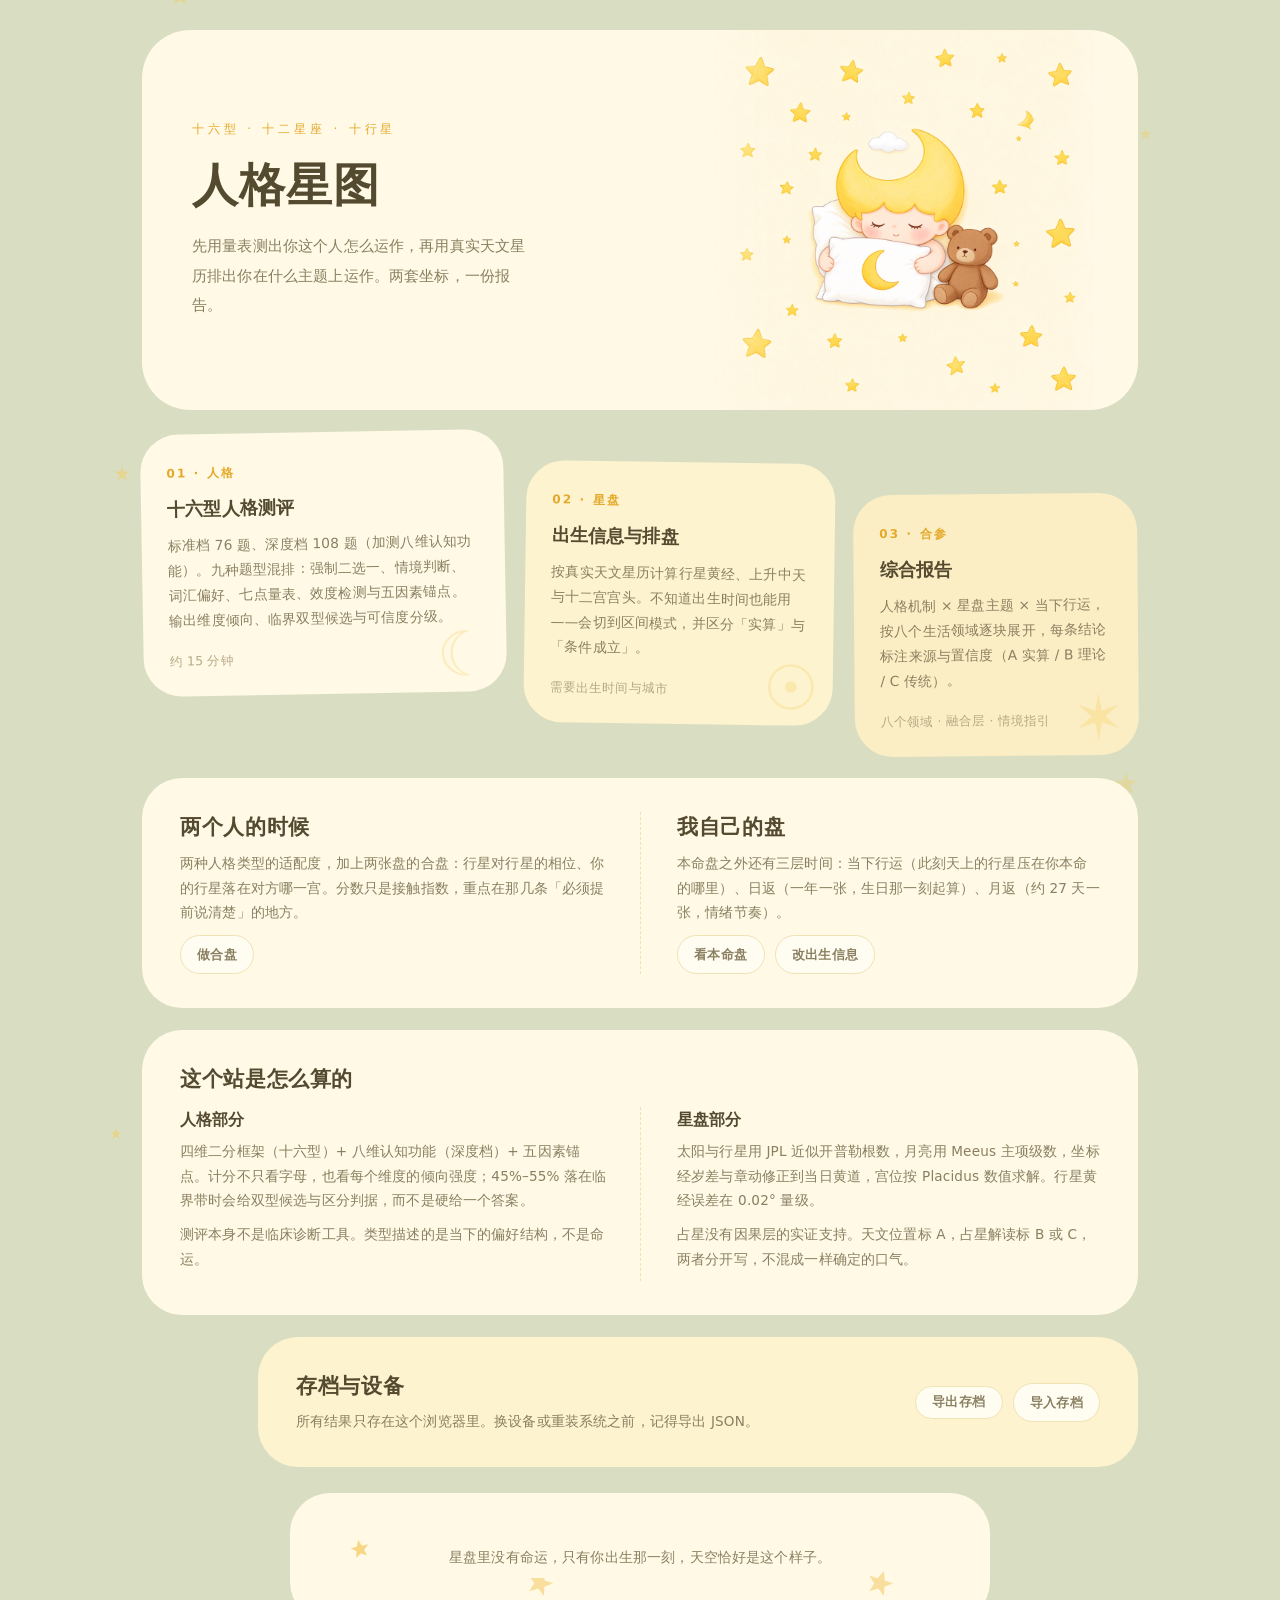
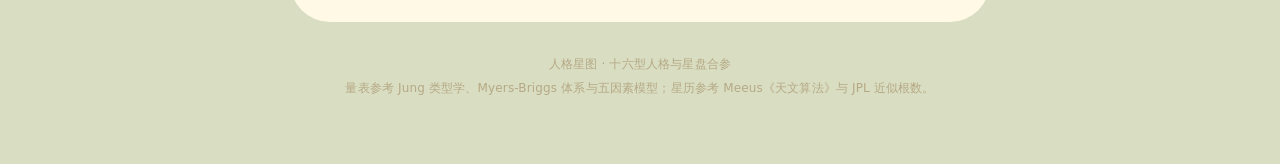
==== index.html @ 463d30e0 "unpack-site: commit site files" ====
<!DOCTYPE html>
<html lang="zh-CN">
<head>
<meta charset="utf-8">
<meta name="viewport" content="width=device-width, initial-scale=1, viewport-fit=cover">
<title>人格星图 · 十六型人格与星盘合参</title>
<meta name="description" content="专业量表测十六型人格与认知功能，真实天文星历排本命盘，两套坐标合参出深度报告。">
<link rel="stylesheet" href="css/theme.css">
<link rel="icon" href="data:image/svg+xml,<svg xmlns=%22http://www.w3.org/2000/svg%22 viewBox=%220 0 100 100%22><text y=%22.9em%22 font-size=%2290%22>☾</text></svg>">
</head>
<body>
<div class="page">

  <div class="deco" aria-hidden="true">
    <i style="top:-14px;left:50px;width:20px;height:20px;opacity:.45"></i>
    <i style="top:128px;right:8px;width:13px;height:13px;opacity:.35"></i>
    <i style="top:466px;left:-6px;width:16px;height:16px;opacity:.4"></i>
    <i style="top:772px;right:22px;width:24px;height:24px;opacity:.28"></i>
    <i style="top:1128px;left:-10px;width:12px;height:12px;opacity:.45"></i>
    <i style="top:1392px;right:46px;width:17px;height:17px;opacity:.32"></i>
  </div>

  <div class="hero">
    <div class="hero__text">
      <p class="hero__kicker">十六型 · 十二星座 · 十行星</p>
      <h1>人格星图</h1>
      <p class="hero__sub">先用量表测出你这个人怎么运作，再用真实天文星历排出你在什么主题上运作。两套坐标，一份报告。</p>
    </div>
    <div class="hero__art">
      <img src="assets/mascot.png" alt="抱着月亮枕头睡觉的小人">
    </div>
  </div>

  <div class="entries" style="margin-top:22px">

    <a class="entry" href="pages/test.html">
      <div class="entry__no">01 · 人格</div>
      <div class="entry__title">十六型人格测评</div>
      <div class="entry__desc">标准档 76 题、深度档 108 题（加测八维认知功能）。九种题型混排：强制二选一、情境判断、词汇偏好、七点量表、效度检测与五因素锚点。输出维度倾向、临界双型候选与可信度分级。</div>
      <div class="entry__state" id="state-test">约 15 分钟</div>
      <span class="entry__glyph" aria-hidden="true">☾</span>
    </a>

    <a class="entry" href="pages/birth.html">
      <div class="entry__no">02 · 星盘</div>
      <div class="entry__title">出生信息与排盘</div>
      <div class="entry__desc">按真实天文星历计算行星黄经、上升中天与十二宫宫头。不知道出生时间也能用——会切到区间模式，并区分「实算」与「条件成立」。</div>
      <div class="entry__state" id="state-birth">需要出生时间与城市</div>
      <span class="entry__glyph" aria-hidden="true">☉</span>
    </a>

    <a class="entry" href="pages/report.html">
      <div class="entry__no">03 · 合参</div>
      <div class="entry__title">综合报告</div>
      <div class="entry__desc">人格机制 × 星盘主题 × 当下行运，按八个生活领域逐块展开，每条结论标注来源与置信度（A 实算 / B 理论 / C 传统）。</div>
      <div class="entry__state" id="state-report">八个领域 · 融合层 · 情境指引</div>
      <span class="entry__glyph" aria-hidden="true">✶</span>
    </a>

  </div>

  <div class="card card--split" style="margin-top:22px">
    <div class="grid2">
      <div>
        <h2 style="margin-bottom:8px">两个人的时候</h2>
        <p class="small">两种人格类型的适配度，加上两张盘的合盘：行星对行星的相位、你的行星落在对方哪一宫。分数只是接触指数，重点在那几条「必须提前说清楚」的地方。</p>
        <a class="btn btn--ghost btn--small" href="pages/match.html">做合盘</a>
      </div>
      <div>
        <h2 style="margin-bottom:8px">我自己的盘</h2>
        <p class="small">本命盘之外还有三层时间：当下行运（此刻天上的行星压在你本命的哪里）、日返（一年一张，生日那一刻起算）、月返（约 27 天一张，情绪节奏）。</p>
        <div class="row">
          <a class="btn btn--ghost btn--small" href="pages/natal.html">看本命盘</a>
          <a class="btn btn--ghost btn--small" href="pages/birth.html">改出生信息</a>
        </div>
      </div>
    </div>
  </div>

  <div class="card card--split" style="margin-top:22px">
    <h2>这个站是怎么算的</h2>
    <div class="grid2">
      <div>
        <h3 style="margin-top:0">人格部分</h3>
        <p class="small">四维二分框架（十六型）+ 八维认知功能（深度档）+ 五因素锚点。计分不只看字母，也看每个维度的倾向强度；45%–55% 落在临界带时会给双型候选与区分判据，而不是硬给一个答案。</p>
        <p class="small">测评本身不是临床诊断工具。类型描述的是当下的偏好结构，不是命运。</p>
      </div>
      <div>
        <h3 style="margin-top:0">星盘部分</h3>
        <p class="small">太阳与行星用 JPL 近似开普勒根数，月亮用 Meeus 主项级数，坐标经岁差与章动修正到当日黄道，宫位按 Placidus 数值求解。行星黄经误差在 0.02° 量级。</p>
        <p class="small">占星没有因果层的实证支持。天文位置标 A，占星解读标 B 或 C，两者分开写，不混成一样确定的口气。</p>
      </div>
    </div>
  </div>

  <div class="card card--warm card--save">
    <div class="between">
      <div>
        <h2 style="margin-bottom:6px">存档与设备</h2>
        <p class="small" style="margin:0">所有结果只存在这个浏览器里。换设备或重装系统之前，记得导出 JSON。</p>
      </div>
      <div class="row">
        <button class="btn btn--ghost btn--small" id="btn-export">导出存档</button>
        <label class="btn btn--ghost btn--small" for="file-import" style="margin:0">导入存档</label>
        <input type="file" id="file-import" accept=".json" hidden>
      </div>
    </div>
  </div>

  <div class="card card--stars strip center" style="padding:44px 38px">
    <p style="display:inline-block;margin:0;padding:8px 26px;border-radius:var(--radius-pill);background:var(--card);color:var(--ink-soft);font-size:13.5px">星盘里没有命运，只有你出生那一刻，天空恰好是这个样子。</p>
  </div>

  <div class="foot">
    人格星图 · 十六型人格与星盘合参<br>
    量表参考 Jung 类型学、Myers-Briggs 体系与五因素模型；星历参考 Meeus《天文算法》与 JPL 近似根数。
  </div>
</div>

<script src="js/core/storage.js"></script>
<script>
(function () {
  const st = Store.load();

  if (st.mbti && st.mbti.result) {
    const r = st.mbti.result;
    document.getElementById('state-test').innerHTML =
      `<span class="pill pill--green">已完成 · ${r.code}</span>`;
  }
  if (st.birth) {
    const b = st.birth;
    document.getElementById('state-birth').innerHTML =
      `<span class="pill pill--green">已录入 · ${b.y}-${String(b.m).padStart(2, '0')}-${String(b.d).padStart(2, '0')}${b.timeUnknown ? '（时间未知）' : ''}</span>`;
  }

  if (st.mbti && st.mbti.result && st.birth) {
    document.getElementById('state-report').innerHTML = '<span class="pill pill--green">报告已可生成</span>';
  } else if (st.mbti && st.mbti.result) {
    document.getElementById('state-report').innerHTML = '<span class="pill pill--rose">还差出生信息</span>';
  } else if (st.birth) {
    document.getElementById('state-report').innerHTML = '<span class="pill pill--rose">还差人格测评</span>';
  }

  document.getElementById('btn-export').addEventListener('click', function () {
    const blob = new Blob([Store.exportJSON()], { type: 'application/json' });
    const a = document.createElement('a');
    a.href = URL.createObjectURL(blob);
    a.download = 'persona-chart-存档.json';
    a.click();
    setTimeout(() => URL.revokeObjectURL(a.href), 1000);
  });

  document.getElementById('file-import').addEventListener('change', function (e) {
    const f = e.target.files[0];
    if (!f) return;
    const fr = new FileReader();
    fr.onload = function () {
      try {
        Store.importJSON(String(fr.result));
        location.reload();
      } catch (err) {
        alert('导入失败：' + err.message);
      }
    };
    fr.readAsText(f);
  });
})();
</script>
</body>
</html>
---- css/theme.css ----
/* 人格星图 · 主题
   基调取自参考图：浅豆绿作底，奶油黄作面，大圆角、平涂、无阴影，
   金黄色小星星作唯一装饰母题。所有颜色只在这里改。 */

:root {
  --bg: #d9ddc1;          /* 外围浅豆绿 */
  --bg-deep: #cfd4b2;
  --card: #fff9e6;        /* 奶油黄卡片，与插画底同色 */
  --card-warm: #fdf3cf;
  --card-inset: #fbeec4;
  --gold: #f5c84a;
  --gold-deep: #e4a92a;
  --gold-soft: #fbe3a0;
  --gold-pale: #fdf2c6;
  --ink: #544a30;
  --ink-soft: #8a7f60;
  --ink-faint: #b5a986;
  --line: #f1e2b6;
  --line-soft: #f7ecd2;
  --green: #8f9d6f;
  --green-soft: #e6ebd3;
  --rose: #e5a58f;
  --rose-soft: #fbe4dc;
  --radius: 40px;
  --radius-sm: 24px;
  --radius-pill: 999px;

  /* 星星母题：两层不同尺寸的平铺，避免重复感；单颗 6–22px，不压文字 */
  --stars-a: url("data:image/svg+xml,%3Csvg xmlns='http://www.w3.org/2000/svg' width='340' height='340' viewBox='0 0 340 340'%3E%3Cg fill='%23f2c045'%3E%3Cpath transform='translate(64,52) rotate(-12) scale(0.65)' opacity='.6' d='M0 -14 L4.1 -4.3 L14 -4.3 L6 2.4 L8.6 12.5 L0 6.5 L-8.6 12.5 L-6 2.4 L-14 -4.3 L-4.1 -4.3 Z'/%3E%3Cpath transform='translate(244,86) rotate(18) scale(0.9)' opacity='.45' d='M0 -14 L4.1 -4.3 L14 -4.3 L6 2.4 L8.6 12.5 L0 6.5 L-8.6 12.5 L-6 2.4 L-14 -4.3 L-4.1 -4.3 Z'/%3E%3Cpath transform='translate(150,246) rotate(8) scale(0.5)' opacity='.65' d='M0 -14 L4.1 -4.3 L14 -4.3 L6 2.4 L8.6 12.5 L0 6.5 L-8.6 12.5 L-6 2.4 L-14 -4.3 L-4.1 -4.3 Z'/%3E%3Cpath transform='translate(292,272) rotate(-20) scale(0.4)' opacity='.45' d='M0 -14 L4.1 -4.3 L14 -4.3 L6 2.4 L8.6 12.5 L0 6.5 L-8.6 12.5 L-6 2.4 L-14 -4.3 L-4.1 -4.3 Z'/%3E%3Cpath transform='translate(34,304) rotate(24) scale(0.34)' opacity='.5' d='M0 -14 L4.1 -4.3 L14 -4.3 L6 2.4 L8.6 12.5 L0 6.5 L-8.6 12.5 L-6 2.4 L-14 -4.3 L-4.1 -4.3 Z'/%3E%3C/g%3E%3C/svg%3E");
  --stars-b: url("data:image/svg+xml,%3Csvg xmlns='http://www.w3.org/2000/svg' width='480' height='480' viewBox='0 0 480 480'%3E%3Cg fill='%23f2c045'%3E%3Cpath transform='translate(120,104) rotate(-8) scale(0.72)' opacity='.5' d='M0 -14 L4.1 -4.3 L14 -4.3 L6 2.4 L8.6 12.5 L0 6.5 L-8.6 12.5 L-6 2.4 L-14 -4.3 L-4.1 -4.3 Z'/%3E%3Cpath transform='translate(364,64) rotate(22) scale(0.42)' opacity='.4' d='M0 -14 L4.1 -4.3 L14 -4.3 L6 2.4 L8.6 12.5 L0 6.5 L-8.6 12.5 L-6 2.4 L-14 -4.3 L-4.1 -4.3 Z'/%3E%3Cpath transform='translate(222,306) rotate(6) scale(0.58)' opacity='.55' d='M0 -14 L4.1 -4.3 L14 -4.3 L6 2.4 L8.6 12.5 L0 6.5 L-8.6 12.5 L-6 2.4 L-14 -4.3 L-4.1 -4.3 Z'/%3E%3Cpath transform='translate(432,338) rotate(-16) scale(0.36)' opacity='.4' d='M0 -14 L4.1 -4.3 L14 -4.3 L6 2.4 L8.6 12.5 L0 6.5 L-8.6 12.5 L-6 2.4 L-14 -4.3 L-4.1 -4.3 Z'/%3E%3Cpath transform='translate(64,392) rotate(14) scale(0.5)' opacity='.45' d='M0 -14 L4.1 -4.3 L14 -4.3 L6 2.4 L8.6 12.5 L0 6.5 L-8.6 12.5 L-6 2.4 L-14 -4.3 L-4.1 -4.3 Z'/%3E%3Cpath transform='translate(300,196) rotate(-24) scale(0.28)' opacity='.35' d='M0 -14 L4.1 -4.3 L14 -4.3 L6 2.4 L8.6 12.5 L0 6.5 L-8.6 12.5 L-6 2.4 L-14 -4.3 L-4.1 -4.3 Z'/%3E%3C/g%3E%3C/svg%3E");
}

* { box-sizing: border-box; }

html { -webkit-text-size-adjust: 100%; }

body {
  margin: 0;
  background: var(--bg);
  color: var(--ink);
  font-family: "PingFang SC", "Hiragino Sans GB", "Source Han Sans SC",
    "Microsoft YaHei", "Noto Sans CJK SC", system-ui, -apple-system, sans-serif;
  font-size: 15.2px;
  line-height: 1.85;
  letter-spacing: .01em;
  -webkit-font-smoothing: antialiased;
}

.page {
  position: relative;
  max-width: 1040px;
  margin: 0 auto;
  padding: 30px 22px 64px;
}
.page--narrow { max-width: 800px; }

/* ---------- 顶栏 ---------- */
.topbar {
  display: flex;
  align-items: center;
  gap: 14px;
  margin-bottom: 20px;
}
.topbar__back {
  display: inline-flex;
  align-items: center;
  gap: 6px;
  padding: 8px 16px;
  border-radius: var(--radius-pill);
  background: var(--card);
  color: var(--ink-soft);
  font-size: 13px;
  text-decoration: none;
  transition: color .16s ease, background .16s ease;
}
.topbar__back:hover { color: var(--ink); background: #fffdf0; }
.topbar__title { font-size: 16px; font-weight: 600; letter-spacing: .04em; }
.topbar__spacer { flex: 1; }

/* ---------- 卡片 ---------- */
.card {
  background: var(--card);
  border-radius: var(--radius);
  padding: 34px 38px;
  margin-bottom: 22px;
}
.card--warm { background: var(--card-warm); }
.card--inset { background: var(--card-inset); }
.card--moon { position: relative; overflow: hidden; }
.card--moon::after {
  content: "\263E\FE0E";
  position: absolute;
  top: 14px;
  right: 24px;
  font-family: "Segoe UI Symbol", "Noto Sans Symbols 2", serif;
  font-variant-emoji: text;
  font-size: 30px;
  line-height: 1;
  color: var(--gold);
  opacity: .62;
}
.card--stars {
  background-image: var(--stars-a), var(--stars-b);
  background-size: 340px 340px, 480px 480px;
  background-position: 6px 4px, 150px 70px;
}
/* 双栏用虚线分隔，像书页而不是表格 */
.card--split .grid2 { gap: 0; align-items: start; }
.card--split .grid2 > div:first-child { padding-right: 32px; }
.card--split .grid2 > div:last-child { padding-left: 36px; border-left: 1.5px dashed var(--line); }

/* 领域卡：角上一枚大号编号水印 */
.card--domain { position: relative; overflow: hidden; padding-bottom: 26px; }
.card--domain p.small.faint { padding-right: 62px; }
.domain__no {
  position: absolute;
  right: 12px;
  bottom: 0;
  font-size: 56px;
  font-weight: 700;
  line-height: 1.1;
  letter-spacing: -.02em;
  color: var(--gold);
  opacity: .16;
  pointer-events: none;
  font-variant-numeric: tabular-nums;
}

/* ---------- 文字 ---------- */
h1 { font-size: 32px; line-height: 1.35; font-weight: 700; margin: 0 0 12px; letter-spacing: .02em; }
h2 { font-size: 21px; line-height: 1.5; font-weight: 600; margin: 0 0 12px; letter-spacing: .03em; }
h3 { font-size: 16px; line-height: 1.6; font-weight: 600; margin: 22px 0 6px; color: var(--ink); }
p { margin: 0 0 10px; }
a { color: var(--gold-deep); }

small, .small { font-size: 13.6px; line-height: 1.8; color: var(--ink-soft); }
.muted { color: var(--ink-soft); }
.faint { color: var(--ink-faint); }
.center { text-align: center; }
.mono { font-variant-numeric: tabular-nums; letter-spacing: .02em; }

/* ---------- 首页 hero ---------- */
.hero {
  position: relative;
  display: grid;
  grid-template-columns: 1.06fr .94fr;
  padding: 0;
  background: var(--card);
  border-radius: 48px;
  overflow: hidden;
}
.hero__text { padding: 44px 24px 46px 50px; align-self: center; }
.hero__kicker {
  font-size: 12px;
  letter-spacing: .32em;
  color: var(--gold-deep);
  margin: 0 0 14px;
}
.hero__text h1 { font-size: 46px; margin-bottom: 16px; }
.hero__sub {
  color: var(--ink-soft);
  font-size: 15px;
  line-height: 1.95;
  margin: 0;
  max-width: 340px;
}
.hero__art { position: relative; min-height: 380px; }
.hero__art img {
  position: absolute;
  inset: 0;
  width: 100%;
  height: 100%;
  object-fit: contain;
  object-position: 50% 50%;
  /* 插画自带奶油底，左缘羽化，避免出现一条竖缝 */
  -webkit-mask-image: linear-gradient(to right, transparent 0, #000 22%);
  mask-image: linear-gradient(to right, transparent 0, #000 22%);
}

/* 页面外散落的星星，把卡片之间串起来 */
.deco { position: absolute; inset: 0; pointer-events: none; }
.deco i {
  position: absolute;
  display: block;
  background: var(--gold);
  clip-path: polygon(50% 0%, 61% 35%, 98% 35%, 68% 57%, 79% 91%, 50% 70%, 21% 91%, 32% 57%, 2% 35%, 39% 35%);
}

/* ---------- 入口卡：错落三张 ---------- */
.entries {
  display: grid;
  grid-template-columns: 1.15fr .98fr .9fr;
  gap: 20px;
  align-items: start;
  margin-top: 26px;
}
.entry {
  position: relative;
  display: block;
  overflow: hidden;
  background: var(--card);
  border-radius: 38px;
  padding: 28px 26px 24px;
  text-decoration: none;
  color: var(--ink);
  transform: rotate(-1deg);
  transition: transform .26s cubic-bezier(.2, .8, .3, 1), background .26s ease;
}
.entry:nth-child(2) { margin-top: 30px; background: var(--card-warm); transform: rotate(.8deg); }
.entry:nth-child(3) { margin-top: 62px; background: var(--card-inset); transform: rotate(-.5deg); }
.entry:hover { transform: translateY(-8px) rotate(0deg); }
.entry__no { font-size: 12px; color: var(--gold-deep); font-weight: 700; letter-spacing: .18em; }
.entry__title { font-size: 18px; font-weight: 650; margin: 8px 0 8px; }
.entry__desc { font-size: 13.8px; color: var(--ink-soft); line-height: 1.8; }
.entry__state { margin-top: 16px; font-size: 12.5px; color: var(--ink-faint); }
.entry__glyph {
  position: absolute;
  right: 14px;
  bottom: 6px;
  font-size: 62px;
  line-height: 1;
  color: var(--gold);
  opacity: .26;
  pointer-events: none;
}

/* ---------- 布局工具 ---------- */
.auto-grid { display: grid; grid-template-columns: repeat(auto-fill, minmax(240px, 1fr)); gap: 18px; }
.card, .hero, .entries { position: relative; z-index: 1; }
.strip { max-width: 700px; margin: 26px auto 0; }
.card--save { max-width: 880px; margin-left: auto; }
.grid2 { display: grid; grid-template-columns: 1fr 1fr; gap: 20px; }
.row { display: flex; align-items: center; gap: 10px; flex-wrap: wrap; }
.between { display: flex; align-items: center; justify-content: space-between; gap: 14px; flex-wrap: wrap; }

/* ---------- 按钮 ---------- */
.btn {
  display: inline-flex;
  align-items: center;
  justify-content: center;
  gap: 8px;
  padding: 12px 26px;
  border: none;
  border-radius: var(--radius-pill);
  background: var(--gold);
  color: #4b3f22;
  font-family: inherit;
  font-size: 14.5px;
  font-weight: 600;
  letter-spacing: .03em;
  cursor: pointer;
  text-decoration: none;
  transition: transform .16s ease, background .16s ease;
}
.btn:hover { transform: translateY(-2px); background: var(--gold-soft); }
.btn:disabled { opacity: .45; cursor: not-allowed; transform: none; }
.btn--ghost { background: #fffdf2; color: var(--ink-soft); border: 1.5px solid var(--line); }
.btn--ghost:hover { background: var(--gold-pale); color: var(--ink); }
.btn--small { padding: 7px 16px; font-size: 12.5px; }
.btn--wide { width: 100%; }

/* ---------- 药丸与角标 ---------- */
.pill {
  display: inline-flex;
  align-items: center;
  gap: 5px;
  padding: 4px 13px;
  border-radius: var(--radius-pill);
  background: var(--gold-pale);
  color: #7a6231;
  font-size: 12.5px;
  line-height: 1.7;
}
.pill--line { background: transparent; border: 1.5px solid var(--line); color: var(--ink-soft); }
.pill--green { background: var(--green-soft); color: #5d6b42; }
.pill--rose { background: var(--rose-soft); color: #8f5340; }

.badge {
  display: inline-block;
  min-width: 20px;
  padding: 1px 7px;
  border-radius: 9px;
  font-size: 11px;
  font-weight: 700;
  line-height: 1.7;
  text-align: center;
  vertical-align: 2px;
  margin-left: 4px;
}
.badge--A { background: var(--green-soft); color: #5a6a3e; }
.badge--B { background: var(--gold-pale); color: #8a6d27; }
.badge--C { background: #efe7d6; color: #8c8271; }

/* ---------- 提示块 ---------- */
.note {
  background: var(--gold-pale);
  border-radius: var(--radius-sm);
  padding: 16px 20px;
  font-size: 13px;
  line-height: 1.85;
  color: #79632f;
  margin: 16px 0;
}
.note--green { background: var(--green-soft); color: #57643d; }
.note--warn { background: var(--rose-soft); color: #8a4e34; }

/* ---------- 题目卡 ---------- */
.q {
  background: var(--card);
  border-radius: 32px;
  padding: 26px 30px;
  margin-bottom: 16px;
}
.q__meta {
  display: flex;
  justify-content: space-between;
  gap: 10px;
  font-size: 12px;
  color: var(--ink-faint);
  margin-bottom: 12px;
}
.q__text { font-size: 16.5px; font-weight: 600; margin-bottom: 16px; line-height: 1.6; }

.opt {
  display: flex;
  align-items: flex-start;
  gap: 12px;
  width: 100%;
  text-align: left;
  padding: 13px 18px;
  margin-bottom: 9px;
  border: 1.5px solid var(--line-soft);
  border-radius: 20px;
  background: var(--card-warm);
  color: var(--ink);
  font-size: 14.5px;
  font-family: inherit;
  line-height: 1.65;
  cursor: pointer;
  transition: border-color .16s ease, background .16s ease;
}
.opt:hover { border-color: var(--gold-soft); background: #fffdf2; }
.opt.is-on { border-color: var(--gold); background: var(--gold-pale); }
.opt__dot {
  width: 19px; height: 19px; flex: 0 0 19px;
  border-radius: 50%;
  border: 1.5px solid var(--line);
  background: #fffdf0;
  margin-top: 3px;
  position: relative;
}
.opt.is-on .opt__dot { border-color: var(--gold-deep); background: var(--gold); }
.opt.is-on .opt__dot::after { content: ""; position: absolute; inset: 6px; border-radius: 50%; background: #fff9e6; }
.opt__txt { flex: 1; text-align: left; }

/* 两条多选 */
.pick { display: grid; gap: 9px; }
.pick .opt { margin-bottom: 0; }

/* ---------- 七点量表 ---------- */
.scale { display: flex; gap: 8px; align-items: center; justify-content: space-between; margin: 8px 0 2px; }
.scale__pt { flex: 1; display: flex; flex-direction: column; align-items: center; gap: 6px; cursor: pointer; }
.scale__dot {
  width: 36px; height: 36px;
  border-radius: 50%;
  border: 1.5px solid var(--line-soft);
  background: var(--card-warm);
  display: flex;
  align-items: center;
  justify-content: center;
  font-size: 13px;
  color: var(--ink-soft);
  transition: all .16s ease;
}
.scale__pt:hover .scale__dot { border-color: var(--gold-soft); background: #fffdf2; }
.scale__pt.is-on .scale__dot {
  background: var(--gold);
  border-color: var(--gold-deep);
  color: #4b3f22;
  font-weight: 700;
}
.scale__end { font-size: 12px; color: var(--ink-faint); white-space: nowrap; }

/* ---------- 进度 ---------- */
.progress {
  position: sticky;
  top: 10px;
  z-index: 20;
  display: flex;
  align-items: center;
  gap: 14px;
  padding: 10px 16px;
  background: var(--card);
  border-radius: var(--radius-pill);
  margin-bottom: 18px;
  font-size: 12.5px;
  color: var(--ink-soft);
}
.progress__track { flex: 1; height: 8px; border-radius: var(--radius-pill); background: var(--line-soft); overflow: hidden; }
.progress__bar { height: 100%; border-radius: var(--radius-pill); background: var(--gold); transition: width .3s ease; }

/* ---------- 倾向条 ---------- */
.lean { margin: 16px 0; }
.lean__head { display: flex; justify-content: space-between; gap: 10px; font-size: 13.5px; margin-bottom: 7px; }
.lean__track { position: relative; height: 12px; border-radius: var(--radius-pill); background: var(--line-soft); }
.lean__fill { position: absolute; top: 0; bottom: 0; border-radius: var(--radius-pill); background: var(--gold); }
.lean__mark { position: absolute; top: -3px; bottom: -3px; width: 2px; background: var(--ink-faint); opacity: .45; left: 50%; }
.lean__labels { display: flex; justify-content: space-between; font-size: 11.5px; color: var(--ink-faint); margin-top: 5px; }

/* ---------- 表格 ---------- */
.kv { width: 100%; border-collapse: collapse; font-size: 13.5px; }
.kv th, .kv td { padding: 10px 8px; border-bottom: 1px solid var(--line-soft); text-align: left; vertical-align: top; }
.kv th { color: var(--ink-soft); font-weight: 600; white-space: nowrap; }
.kv tr:last-child td, .kv tr:last-child th { border-bottom: none; }

/* ---------- 折叠 ---------- */
details.fold {
  margin-top: 18px;
  background: var(--card-warm);
  border-radius: var(--radius-sm);
  padding: 14px 20px;
}
details.fold summary { cursor: pointer; font-weight: 600; font-size: 13.5px; color: var(--ink-soft); list-style: none; }
details.fold summary::-webkit-details-marker { display: none; }
details.fold summary::before { content: "＋ "; color: var(--gold-deep); }
details.fold[open] summary::before { content: "－ "; }
details.fold[open] summary { margin-bottom: 10px; }

/* ---------- 星盘 ---------- */
.chart-wrap { display: grid; grid-template-columns: minmax(280px, 1fr) minmax(230px, .8fr); gap: 26px; align-items: start; }
.chart-svg { width: 100%; height: auto; display: block; }
.chart-legend { font-size: 13px; }
.chart-legend ul { padding: 0; margin: 0; }
.chart-legend li { list-style: none; padding: 4px 0; display: flex; justify-content: space-between; gap: 10px; }
.mini-chart { width: 100%; }
.mini-chart .chart-svg { width: 100%; height: auto; }

/* ---------- 底部 ---------- */
.foot {
  text-align: center;
  font-size: 12px;
  color: var(--ink-faint);
  margin-top: 30px;
  line-height: 2;
}
.foot a { color: var(--ink-soft); }

/* ---------- 响应式 ---------- */
@media (max-width: 820px) {
  .hero { grid-template-columns: 1fr; border-radius: 38px; }
  .hero__art { order: -1; min-height: 250px; }
  .hero__text { padding: 6px 26px 32px; }
  .hero__text h1 { font-size: 30px; }
  .hero__sub { max-width: none; }
  .entries { grid-template-columns: 1fr; }
  .entry:nth-child(2), .entry:nth-child(3) { margin-top: 0; }
  .deco { display: none; }
}
@media (max-width: 760px) {
  .grid2, .chart-wrap { grid-template-columns: 1fr; }
  .card--split .grid2 > div { padding: 0; border-left: none; }
  .card { padding: 26px 22px; border-radius: 30px; }
  .page { padding: 20px 14px 52px; }
  h1 { font-size: 26px; }
  .q { padding: 22px 18px; border-radius: 26px; }
  .scale__dot { width: 32px; height: 32px; }
  .scale__end { display: none; }
  .progress { top: 6px; gap: 10px; }
}

@media (prefers-reduced-motion: reduce) {
  * { animation: none !important; transition: none !important; }
}

.print-only { display: none; }

@media print {
  .print-only { display: block !important; }
  @page { size: A4; margin: 14mm 12mm; }
  html, body {
    background: #fff !important;
    color: #241f14 !important;
    font-size: 10.5pt;
    line-height: 1.55;
    -webkit-print-color-adjust: exact;
    print-color-adjust: exact;
  }
  .page { max-width: none !important; padding: 0 !important; }
  .topbar, .nav, .progress, .btn, .no-print, .deco, .toast { display: none !important; }
  .card, .card--warm, .card--inset, .card--domain, .card--moon {
    background: #fff !important;
    border: none !important;
    border-radius: 0 !important;
    box-shadow: none !important;
    padding: 0 0 8px !important;
    margin: 0 0 14px !important;
    break-inside: auto;
    page-break-inside: auto;
  }
  /* 领域卡单独起页，长内容允许跨页，不用描边框住以免被切断 */
  .card--domain {
    break-before: page;
    page-break-before: always;
    border-top: 1.5px solid #ddd2b6 !important;
    padding-top: 7mm !important;
  }
  .card--split .grid2 > div, .note, .fold { break-inside: avoid; page-break-inside: avoid; }
  .card--moon::after, .card--domain .domain__no { display: none !important; }
  h1 { font-size: 21pt; margin: 0 0 6px; }
  h2 { font-size: 14pt; margin: 14px 0 6px; break-after: avoid; page-break-after: avoid; }
  h3 { font-size: 11.5pt; margin: 10px 0 4px; break-after: avoid; page-break-after: avoid; }
  p, li { orphans: 3; widows: 3; }
  .badge, .pill {
    background: #fff !important; border: 1px solid #b9ad8c !important;
    color: #4a4230 !important; font-size: 8.5pt !important;
  }
  .note, .note--green, .note--warn {
    background: #f8f4e6 !important;
    border: 1px solid #e3d9bd !important;
  }
  .note--warn { border-color: #d8b9ac !important; }
  table { width: 100%; border-collapse: collapse; }
  tr, td, th { break-inside: avoid; page-break-inside: avoid; }
  th, td { border-bottom: 1px solid #e6dcc0; }
  .fold { display: block !important; }
  .fold[open] > summary, .fold > summary { font-weight: 600; }
  a { color: inherit !important; text-decoration: none !important; }
  .grid2 { gap: 14px !important; }
  .mini-chart svg, .chart-wrap svg { max-width: 100%; }
  footer { color: #7a715a !important; margin-top: 12px; }
}
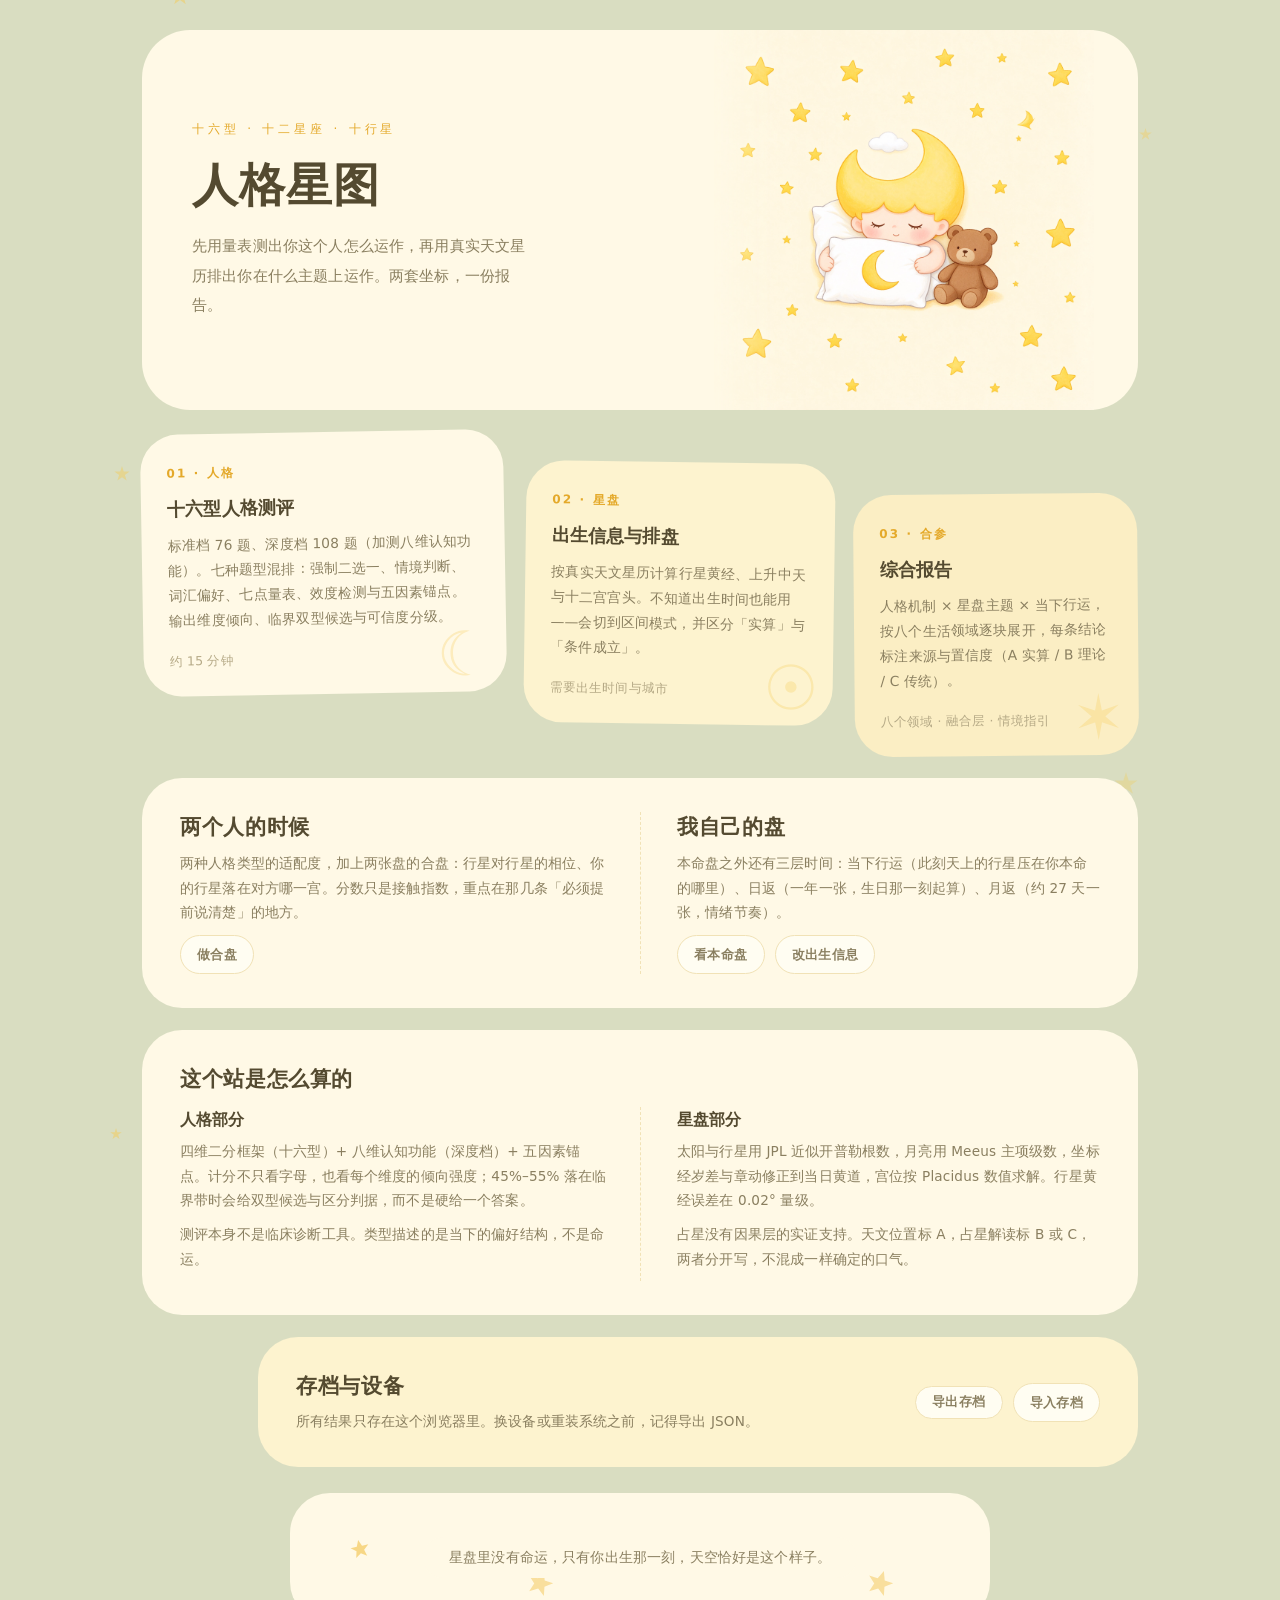
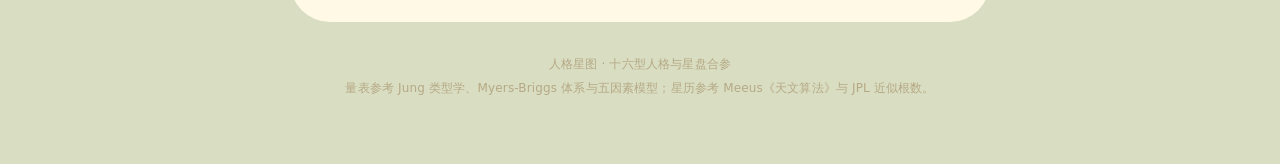
==== commit d7df008b: "unpack-site: commit site files" ====
--- a/index.html
+++ b/index.html
@@ -36,7 +36,7 @@
     <a class="entry" href="pages/test.html">
       <div class="entry__no">01 · 人格</div>
       <div class="entry__title">十六型人格测评</div>
-      <div class="entry__desc">标准档 76 题、深度档 108 题（加测八维认知功能）。九种题型混排：强制二选一、情境判断、词汇偏好、七点量表、效度检测与五因素锚点。输出维度倾向、临界双型候选与可信度分级。</div>
+      <div class="entry__desc">标准档 76 题、深度档 108 题（加测八维认知功能）。七种题型混排：强制二选一、情境判断、词汇偏好、七点量表、效度检测与五因素锚点。输出维度倾向、临界双型候选与可信度分级。</div>
       <div class="entry__state" id="state-test">约 15 分钟</div>
       <span class="entry__glyph" aria-hidden="true">☾</span>
     </a>
